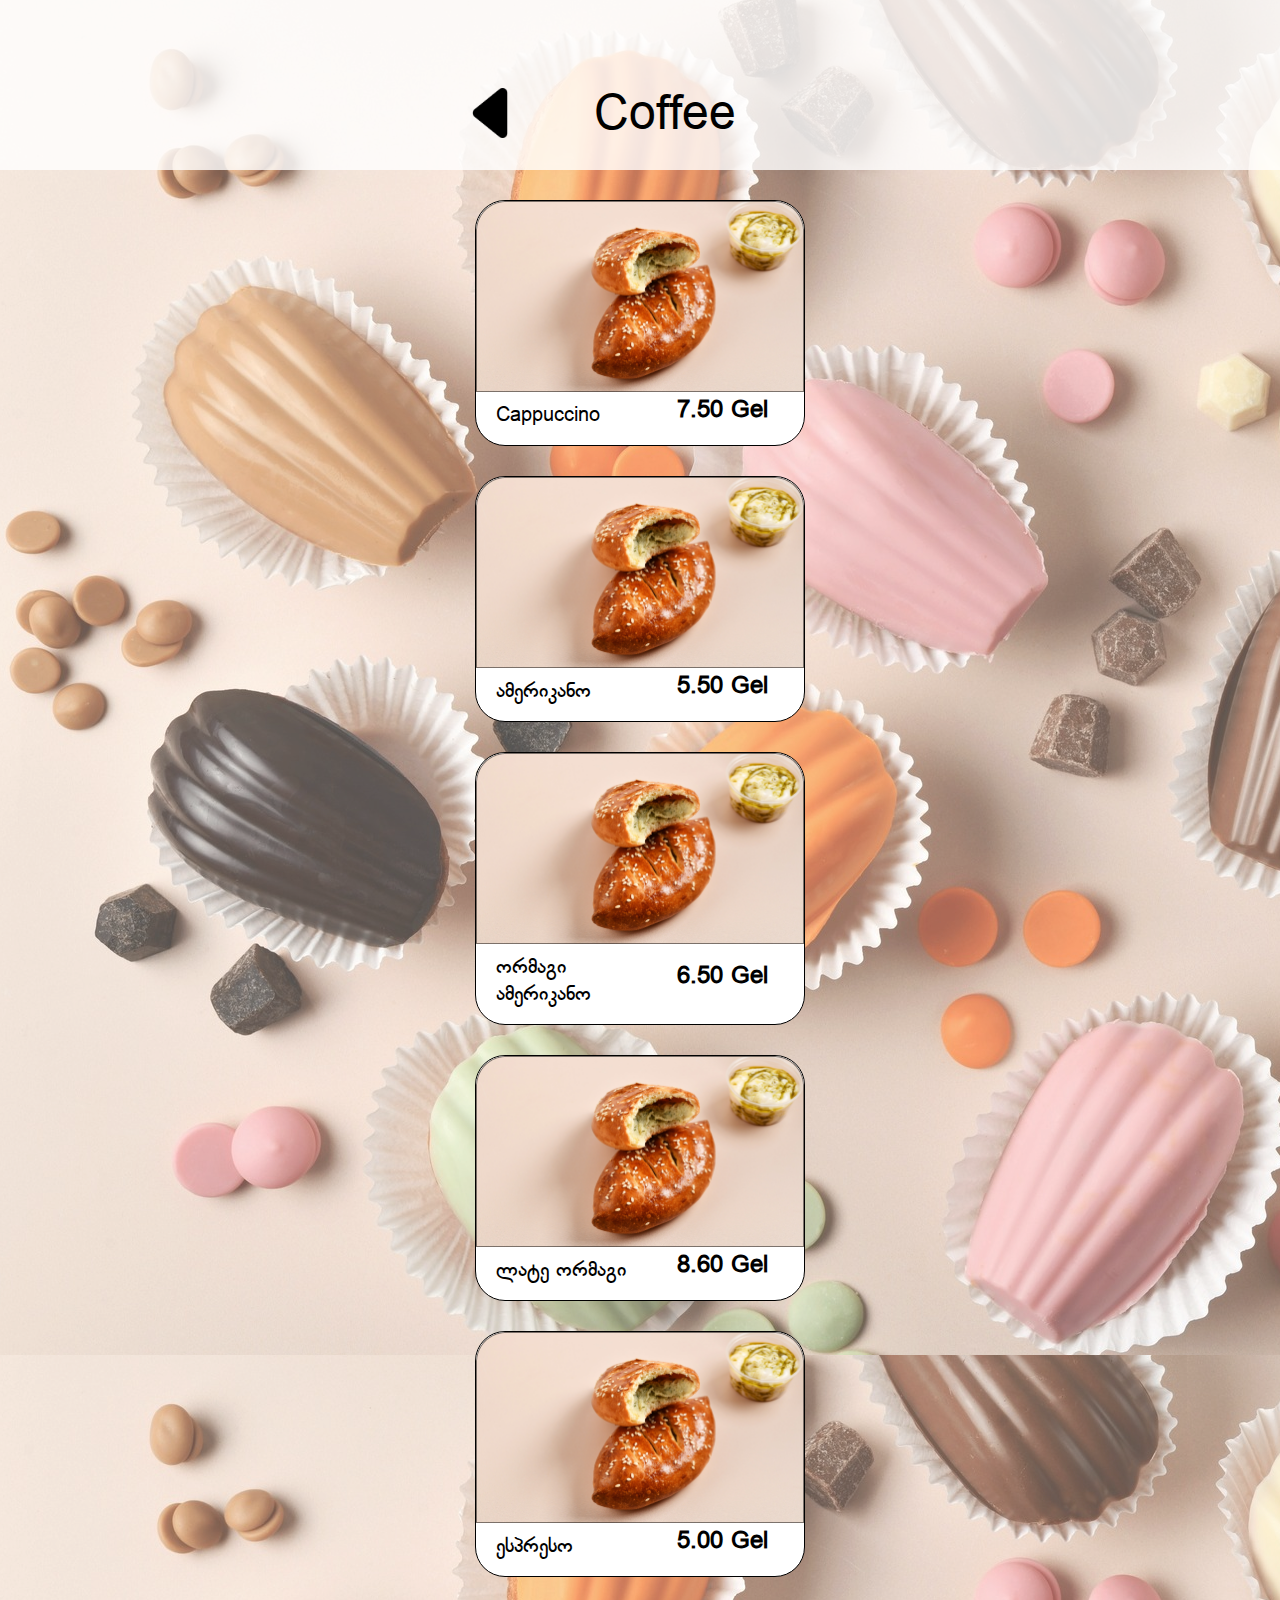
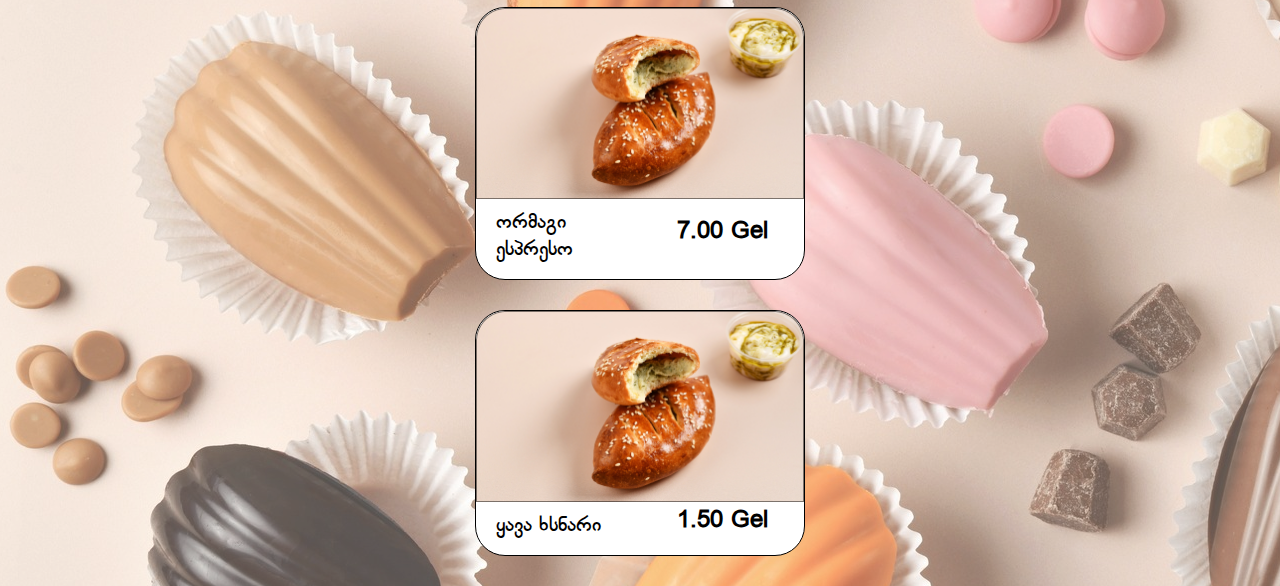
==== coffeeeng.html @ 9985ae97 "init" ====
<!DOCTYPE html>
<html lang="en">
<head>
    <meta charset="UTF-8">
    <meta name="viewport" content="width=device-width, initial-scale=1.0">
    <link rel="stylesheet" href="style/style.css">
    <link rel="icon" href="img/logo.png">
    <title>Sweet Heart Cafe | home</title>
</head>
<body class="geo">
    <header>
        <div class="menuitemheader flex">
            <div class="back">
               <a href="menueng.html"><img src="img/arrow.png" alt="goback"></a> 
            </div>
            <p>Coffee</p>
        </div>
    </header>
    <main>
        <article class="menuinneritem">
            <div class="menuinneritemimg">
                <img src="img/pastry/potato.png" alt="potato">
            </div>
            <section class="flex">
                <h2>Cappuccino</h2>
                <p>7.50 Gel</p>
            </section>
        </article>

        <article class="menuinneritem">
            <div class="menuinneritemimg">
                <img src="img/pastry/potato.png" alt="potato">
            </div>
            <section class="flex">
                <h2>ამერიკანო</h2>
                <p>5.50 Gel</p>
            </section>
        </article>

        <article class="menuinneritem">
            <div class="menuinneritemimg">
                <img src="img/pastry/potato.png" alt="potato">
            </div>
            <section class="flex">
                <h2>ორმაგი ამერიკანო</h2>
                <p>6.50 Gel</p>
            </section>
        </article>

        <article class="menuinneritem">
            <div class="menuinneritemimg">
                <img src="img/pastry/potato.png" alt="potato">
            </div>
            <section class="flex">
                <h2>ლატე ორმაგი</h2>
                <p>8.60 Gel</p>
            </section>
        </article>

        <article class="menuinneritem">
            <div class="menuinneritemimg">
                <img src="img/pastry/potato.png" alt="potato">
            </div>
            <section class="flex">
                <h2>ესპრესო</h2>
                <p>5.00 Gel</p>
            </section>
        </article>

        <article class="menuinneritem">
            <div class="menuinneritemimg">
                <img src="img/pastry/potato.png" alt="potato">
            </div>
            <section class="flex">
                <h2>ორმაგი ესპრესო</h2>
                <p>7.00 Gel</p>
            </section>
        </article>

        <article class="menuinneritem">
            <div class="menuinneritemimg">
                <img src="img/pastry/potato.png" alt="potato">
            </div>
            <section class="flex">
                <h2>ყავა ხსნარი</h2>
                <p>1.50 Gel</p>
            </section>
        </article>
    </main>
    <footer></footer>
</body>
</html>
---- style/style.css ----
*{
    margin: 0;
    padding: 0;
    list-style-type: none;
    text-decoration: none;
    box-sizing: border-box;
}
@font-face {
    font-family: glaho;
    src: url(../fonts/bpg_glaho.ttf);
}
@font-face {
    font-family: Poppins-Bold;
    src: url(../fonts/Poppins-Bold.ttf);
}
@font-face {
    font-family: Poppins-Regular;
    src: url(../fonts/Poppins-Regular.ttf);
}
body{
    background-image: url(../img/background.png);
}
.geo{
    font-family: glaho;
}
.eng{
    font-family: Poppins-Regular;
}
.flex{
    display: flex;
    justify-content: space-between;
    align-items: center;
}
.column{
    flex-direction: column;
}
.hide{
    visibility: hidden;
}
header{
    padding: 20px 30px 0 30px;
    background-color: rgba(255, 255, 255, 0.8);
    height: 170px;
}
.language{
    display: flex;
    justify-content: flex-end;
    height: 50px;
}
.language img{
    width: 50px;
    filter: drop-shadow(2px 2px 2px #000000);
}
h1{
    width: 120px;
    height: 120px;
    background-image: url(../img/logo.png);
    background-repeat: no-repeat;
    background-size: 100%;
    margin: 0 auto;
    text-indent: -9999999999999px;
}
h1 a{
    display: block;
    width: 100%;
    height: 100%;
}
.nav{
    background-color: #ED1C24;
    width: 242px;
    margin: 0 auto;
    padding-right: 34px;
    border-radius: 0 0 20px 20px;
    position: relative;
}
.nav p{
    font-size: 30px;
    color: #ffffff;
    text-shadow: 3px 3px 5px rgba(0, 0, 0, 0.25);
}
.nav a{
    display: block;
    position: absolute;
    width: 100%;
    height: 70%;
}

.mainlanguage a{
    display: block;
    background-color: #ED1C24;
    width: 236px;
    margin: 100px auto;
    padding: 20px;
    text-align: center;
    color: #ffffff;
    border-radius:20px;
    font-size: 40px;
}
.menulist{
    width: 350px;
    margin: 0 auto;
}
.menulist.flex{
    flex-wrap: wrap;
}
.menuitem{
    width: 150px;
    height: 150px;
    border-radius: 20px;
    overflow: hidden;
    position: relative;
    margin: 50px auto;
}
.menuitemimg{
    width: 100%;
    height: 100%;
}
.menuitemimg img{
    width: 100%;
}
.menuitemname{
    position: absolute;
    top:50%;
    margin-top: -30px;
    left: 50%;
    margin-left: -65px;
    width: 130px;
    text-align: center;
    border-radius: 50px;
    padding: 14px 0;
    background-color: rgba(0, 0, 0, 0.5);
    justify-content: center;
    color: #ffffff;
    font-size: 24px;
}
.catering{
    border-radius: 20px;
    text-align: center;
    padding: 12px 40px;
    text-shadow: 3px 3px 5px rgba(0, 0, 0, 0.25);
    position: relative;
}
.menuitemlink{
    display: block;
    position: absolute;
    top: 0;
    left: 0;
    width: 100%;
    height: 100%;
}
.catering a{
    position: absolute;
    display: block;
    width: 100%;
    height: 100%;
    top:0;
    left: 0;
}
.menuitemheader{
    width: 350px;
    margin: 0 auto;
    padding-top: 66px;
}
.back img{
    width: 50px;
}
.menuitemheader p{
    width: 300px;
    text-align: center;
    font-size: 48px;
}
.menuitemheader p.cateringtexteng{
    font-size: 36px;
}
.menuinneritem{
    width: 330px;
    height: max-content;
    padding-bottom: 15px;
    border-radius: 30px;
    background-color: #ffffff;
    border: 1px solid #000000;
    overflow: hidden;
    margin: 30px auto;
}
.menuinneritemimg{
    width: 100%;
    height: 192px;
    overflow: hidden;
}
.menuinneritemimg img{
    width: 100%;
}
.menuinneritem section{
    padding: 0 36px 0 20px;
}
.menuinneritem section h2{
    width: 50%;
    font-size: 20px;
    font-weight: 400;
    padding-top: 10px;
}
.menuinneritem section p{
    width: 50%;
    font-size: 24px;
    font-weight: 700;
    text-align: right;
}
.order{
    width: 330px;
    height: 340px;
    border-radius: 30px;
    border: 1px solid #000000;
    background-color: rgba(255, 255, 255, 0.5);
    margin: 80px auto;
    text-align: center;
    padding: 40px 20px;
}
.order h2{
    font-size: 24px;
    font-weight: 400;
    margin-bottom: 20px;
}
.order p a{
    font-size: 24px;
}
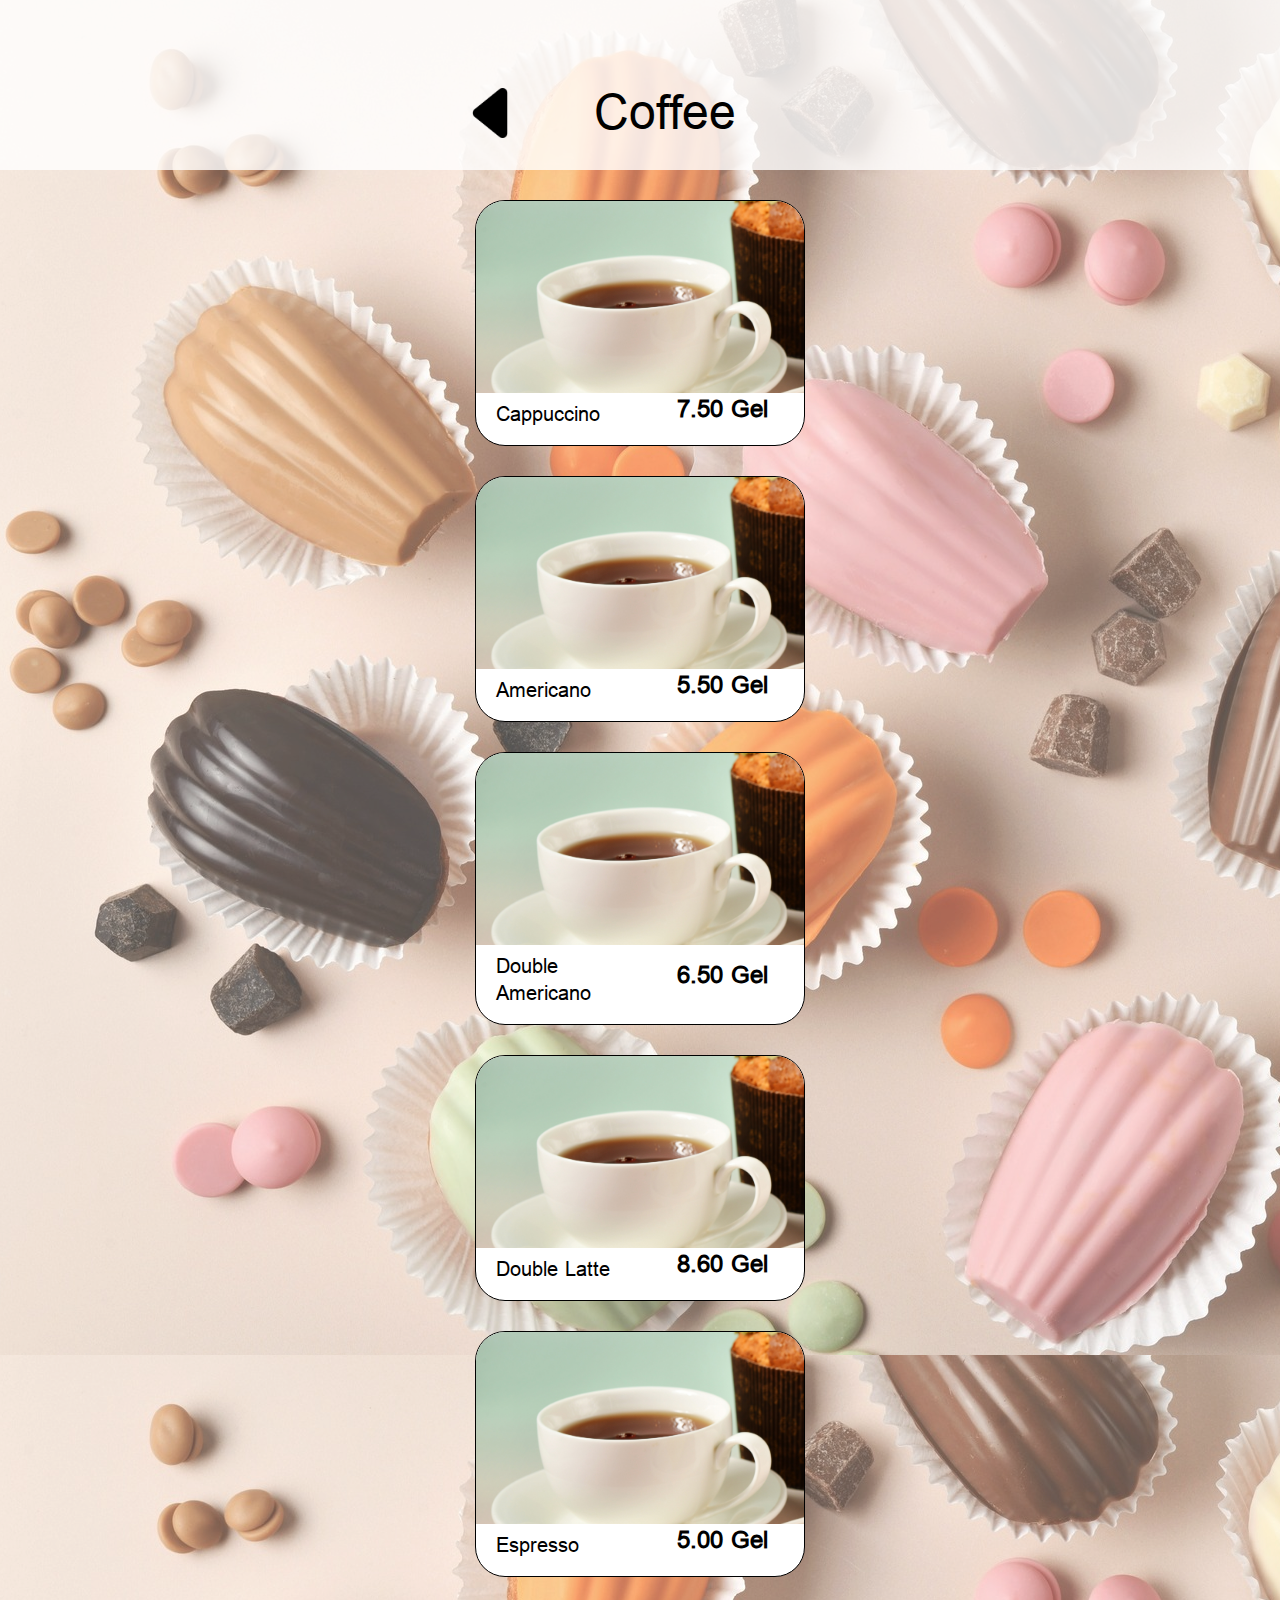
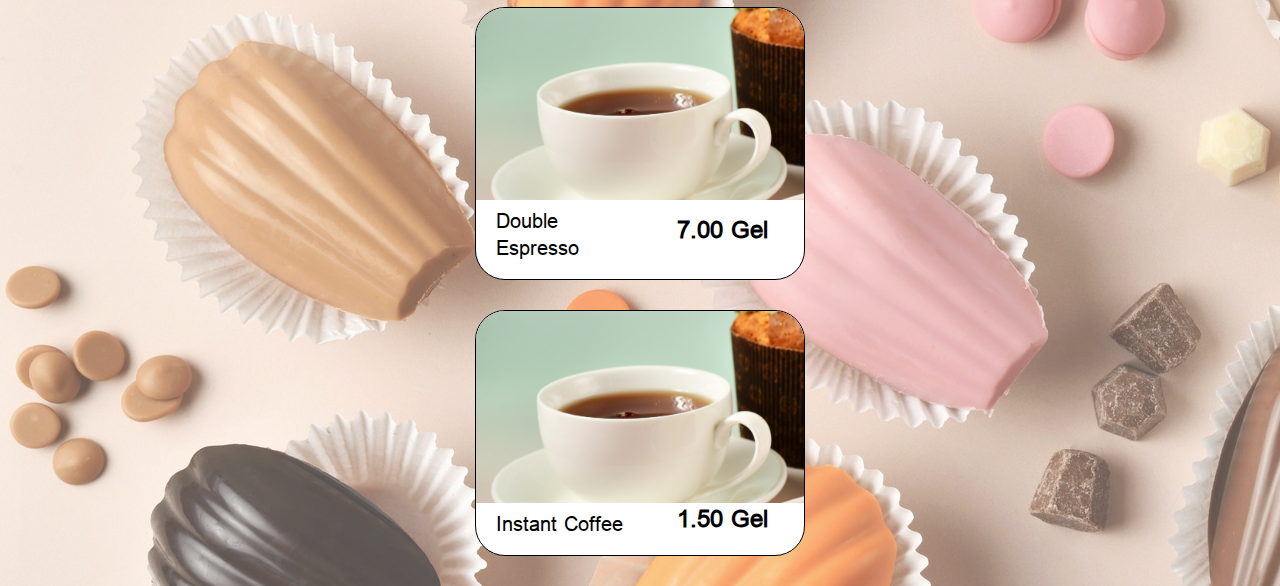
==== commit 5f05044f: "Pastry&Coffee" ====
--- a/coffeeeng.html
+++ b/coffeeeng.html
@@ -19,7 +19,7 @@
     <main>
         <article class="menuinneritem">
             <div class="menuinneritemimg">
-                <img src="img/pastry/potato.png" alt="potato">
+                <img src="img/Coffee/Coffee.jpg" alt="potato">
             </div>
             <section class="flex">
                 <h2>Cappuccino</h2>
@@ -29,60 +29,60 @@
 
         <article class="menuinneritem">
             <div class="menuinneritemimg">
-                <img src="img/pastry/potato.png" alt="potato">
+                <img src="img/Coffee/Coffee.jpg" alt="potato">
             </div>
             <section class="flex">
-                <h2>ამერიკანო</h2>
+                <h2>Americano</h2>
                 <p>5.50 Gel</p>
             </section>
         </article>
 
         <article class="menuinneritem">
             <div class="menuinneritemimg">
-                <img src="img/pastry/potato.png" alt="potato">
+                <img src="img/Coffee/Coffee.jpg" alt="potato">
             </div>
             <section class="flex">
-                <h2>ორმაგი ამერიკანო</h2>
+                <h2>Double Americano</h2>
                 <p>6.50 Gel</p>
             </section>
         </article>
 
         <article class="menuinneritem">
             <div class="menuinneritemimg">
-                <img src="img/pastry/potato.png" alt="potato">
+                <img src="img/Coffee/Coffee.jpg" alt="potato">
             </div>
             <section class="flex">
-                <h2>ლატე ორმაგი</h2>
+                <h2>Double Latte</h2>
                 <p>8.60 Gel</p>
             </section>
         </article>
 
         <article class="menuinneritem">
             <div class="menuinneritemimg">
-                <img src="img/pastry/potato.png" alt="potato">
+                <img src="img/Coffee/Coffee.jpg" alt="potato">
             </div>
             <section class="flex">
-                <h2>ესპრესო</h2>
+                <h2>Espresso</h2>
                 <p>5.00 Gel</p>
             </section>
         </article>
 
         <article class="menuinneritem">
             <div class="menuinneritemimg">
-                <img src="img/pastry/potato.png" alt="potato">
+                <img src="img/Coffee/Coffee.jpg" alt="potato">
             </div>
             <section class="flex">
-                <h2>ორმაგი ესპრესო</h2>
+                <h2>Double Espresso</h2>
                 <p>7.00 Gel</p>
             </section>
         </article>
 
         <article class="menuinneritem">
             <div class="menuinneritemimg">
-                <img src="img/pastry/potato.png" alt="potato">
+                <img src="img/Coffee/Coffee.jpg" alt="potato">
             </div>
             <section class="flex">
-                <h2>ყავა ხსნარი</h2>
+                <h2>Instant Coffee</h2>
                 <p>1.50 Gel</p>
             </section>
         </article>
